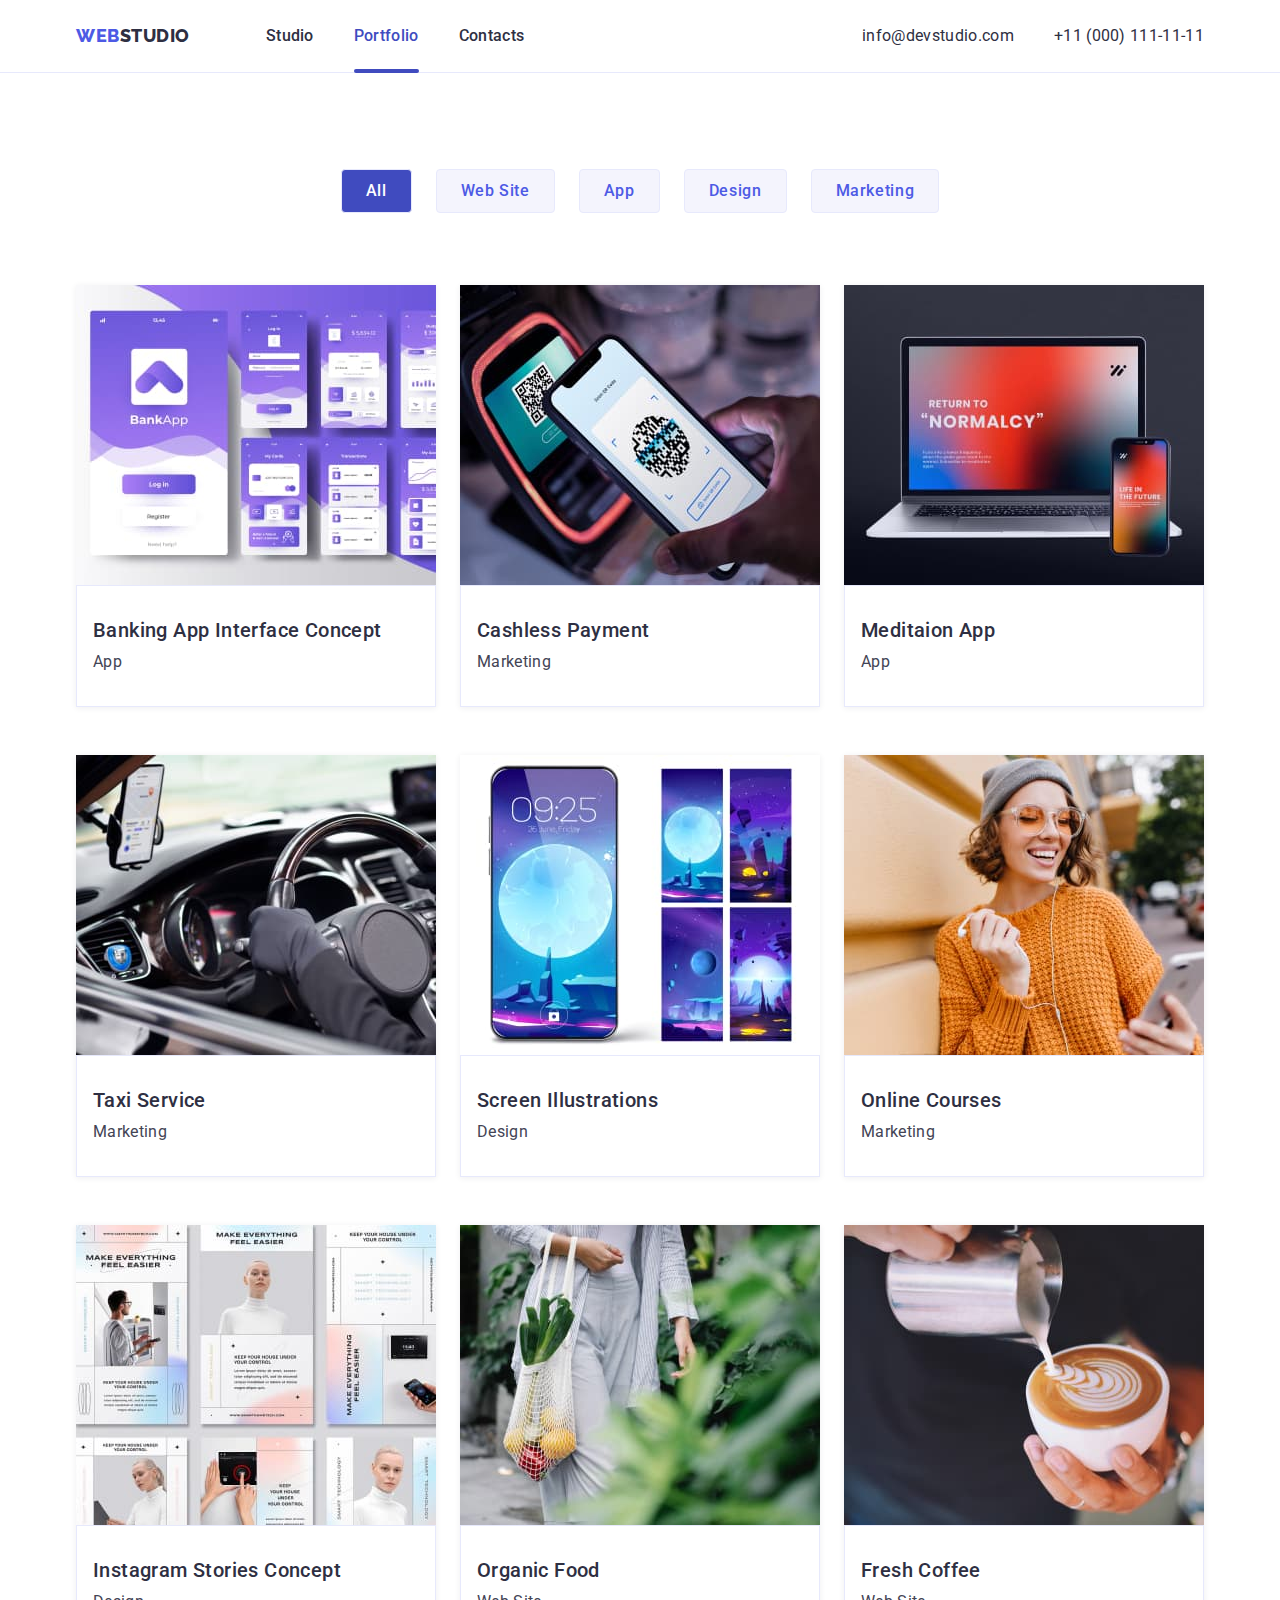
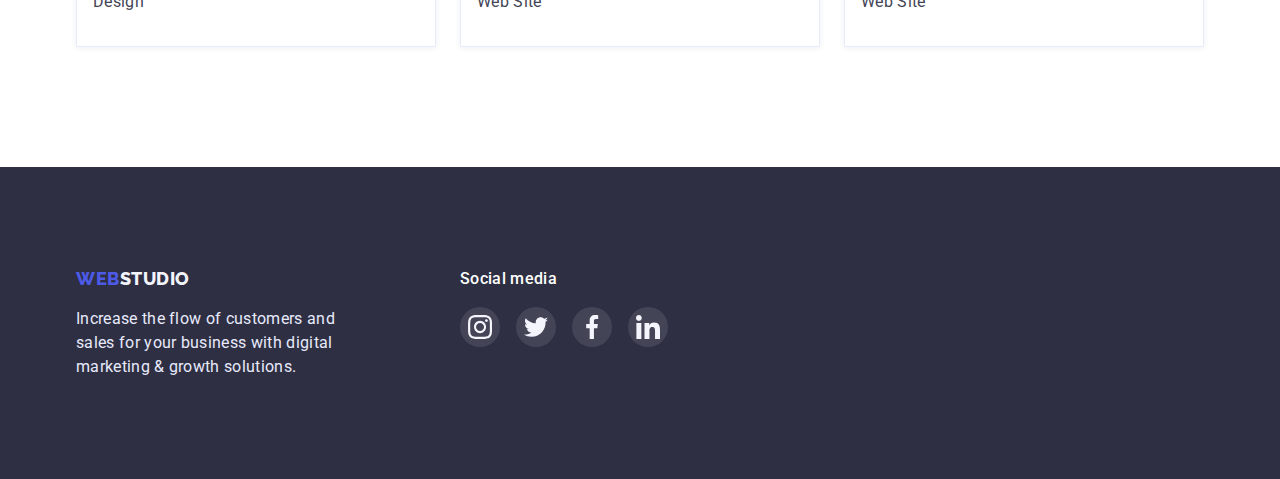
==== portfolio.html @ 6172c43a "Initial commit" ====
<!DOCTYPE html>
<html lang="en">
  <head>
    <meta charset="UTF-8" />
    <meta http-equiv="X-UA-Compatible" content="IE=edge" />
    <meta name="viewport" content="width=device-width, initial-scale=1.0" />
    <title>Студія дизайну Webstudio</title>
    <link rel="preconnect" href="https://fonts.googleapis.com" />
    <link rel="preconnect" href="https://fonts.gstatic.com" crossorigin />
    <link
      href="https://fonts.googleapis.com/css2?family=Raleway:wght@800&family=Roboto:wght@400;500;700;900&display=swap"
      rel="stylesheet"
    />
    <link rel="stylesheet" href="./css/normalize.css" />
    <link rel="stylesheet" href="./css/styles.css" />
  </head>
  <body>
    <!-- Header -->
    <header class="header">
      <div class="container header-block">
        <nav class="nav">
          <a href="./index.html" class="logo decor"
            ><span class="logo-text"> Web</span>Studio</a
          >
          <!-- Nav-Title -->
          <ul class="nav-title">
            <li class="nav-li">
              <a class="nav-link decor" href="./index.html">Studio</a>
            </li>
            <li class="nav-li">
              <a class="nav-link decor portfolio" href="./portfolio.html"
                >Portfolio</a
              >
            </li>
            <li class="nav-li">
              <a class="nav-link decor" href="#">Contacts</a>
            </li>
          </ul>
        </nav>
        <!-- Contacts -->
        <address>
          <ul class="contacts">
            <li class="contacts-li">
              <a href="mailto:info@devstudio.com" class="mail decor"
                >info@devstudio.com</a
              >
            </li>
            <li class="contacts-li">
              <a href="tel:+110001111111" class="tel decor"
                >+11 (000) 111-11-11</a
              >
            </li>
          </ul>
        </address>
      </div>
    </header>
    <!-- Main content -->
    <main class="main-portfolio">
      <!-- Filter -->
      <section class="section portfolio-section">
        <div class="container">
          <h1 class="portfolio-title">Portfolio</h1>
          <ul class="filter">
            <li class="filter-li">
              <button type="button" class="filter-button all">All</button>
            </li>
            <li class="filter-li">
              <button type="button" class="filter-button">Web Site</button>
            </li>
            <li class="filter-li">
              <button type="button" class="filter-button">App</button>
            </li>
            <li class="filter-li">
              <button type="button" class="filter-button">Design</button>
            </li>
            <li class="filter-li">
              <button type="button" class="filter-button">Marketing</button>
            </li>
          </ul>

          <!-- Examples -->

          <ul class="examples margin">
            <li class="examples-list">
              <a href="#" class="examples-link decor">
                <div class="thumb">
                  <img
                    src="./images/Portfolio-1.jpg"
                    alt="Мобільний банкінг"
                    width="360"
                  />
                  <div class="overlay">
                    <p class="overlay-text">
                      14 Stylish and User-Friendly App Design Concepts · Task
                      Manager App · Calorie Tracker App · Exotic Fruit Ecommerce
                      App · Cloud Storage App
                    </p>
                  </div>
                </div>
                <div class="examples-text-container">
                  <h2 class="examples-subtitle">
                    Banking App Interface Concept
                  </h2>
                  <p class="examples-text">App</p>
                </div>
              </a>
            </li>
            <li class="examples-list">
              <a href="#" class="examples-link decor">
                <div class="thumb">
                  <img
                    src="./images/Portfolio-2.jpg"
                    alt="Сканування QR кода"
                    width="360"
                  />
                  <div class="overlay">
                    <p class="overlay-text">
                      14 Stylish and User-Friendly App Design Concepts · Task
                      Manager App · Calorie Tracker App · Exotic Fruit Ecommerce
                      App · Cloud Storage App
                    </p>
                  </div>
                </div>

                <div class="examples-text-container">
                  <h2 class="examples-subtitle">Cashless Payment</h2>
                  <p class="examples-text">Marketing</p>
                </div>
              </a>
            </li>
            <li class="examples-list">
              <a href="#" class="examples-link decor">
                <div class="thumb">
                  <img
                    src="./images/Portfolio-3.jpg"
                    alt="Додаток на ноутбуці та телефоні"
                    width="360"
                  />
                  <div class="overlay">
                    <p class="overlay-text">
                      14 Stylish and User-Friendly App Design Concepts · Task
                      Manager App · Calorie Tracker App · Exotic Fruit Ecommerce
                      App · Cloud Storage App
                    </p>
                  </div>
                </div>
                <div class="examples-text-container">
                  <h2 class="examples-subtitle">Meditaion App</h2>
                  <p class="examples-text">App</p>
                </div>
              </a>
            </li>
            <li class="examples-list">
              <a href="#" class="examples-link decor">
                <div class="thumb">
                  <img
                    src="./images/Portfolio-4.jpg"
                    alt="Мобільний додаток для таксі"
                    width="360"
                  />
                  <div class="overlay">
                    <p class="overlay-text">
                      14 Stylish and User-Friendly App Design Concepts · Task
                      Manager App · Calorie Tracker App · Exotic Fruit Ecommerce
                      App · Cloud Storage App
                    </p>
                  </div>
                </div>
                <div class="examples-text-container">
                  <h2 class="examples-subtitle">Taxi Service</h2>
                  <p class="examples-text">Marketing</p>
                </div>
              </a>
            </li>
            <li class="examples-list">
              <a href="#" class="examples-link decor">
                <div class="thumb">
                  <img
                    src="./images/Portfolio-5.jpg"
                    alt="Мобільні шпалери"
                    width="360"
                  />
                  <div class="overlay">
                    <p class="overlay-text">
                      14 Stylish and User-Friendly App Design Concepts · Task
                      Manager App · Calorie Tracker App · Exotic Fruit Ecommerce
                      App · Cloud Storage App
                    </p>
                  </div>
                </div>
                <div class="examples-text-container">
                  <h2 class="examples-subtitle">Screen Illustrations</h2>
                  <p class="examples-text">Design</p>
                </div>
              </a>
            </li>
            <li class="examples-list">
              <a href="#" class="examples-link decor">
                <div class="thumb">
                  <img
                    src="./images/Portfolio-6.jpg"
                    alt="Молода дівчина з телефоном"
                    width="360"
                  />
                  <div class="overlay">
                    <p class="overlay-text">
                      14 Stylish and User-Friendly App Design Concepts · Task
                      Manager App · Calorie Tracker App · Exotic Fruit Ecommerce
                      App · Cloud Storage App
                    </p>
                  </div>
                </div>
                <div class="examples-text-container">
                  <h2 class="examples-subtitle">Online Courses</h2>
                  <p class="examples-text">Marketing</p>
                </div>
              </a>
            </li>
            <li class="examples-list">
              <a href="#" class="examples-link decor">
                <div class="thumb">
                  <img
                    src="./images/Portfolio-7.jpg"
                    alt="Концепт сторінка у Instagram"
                    width="360"
                  />
                  <div class="overlay">
                    <p class="overlay-text">
                      14 Stylish and User-Friendly App Design Concepts · Task
                      Manager App · Calorie Tracker App · Exotic Fruit Ecommerce
                      App · Cloud Storage App
                    </p>
                  </div>
                </div>
                <div class="examples-text-container">
                  <h2 class="examples-subtitle">Instagram Stories Concept</h2>
                  <p class="examples-text">Design</p>
                </div>
              </a>
            </li>
            <li class="examples-list">
              <a href="#" class="examples-link decor">
                <div class="thumb">
                  <img
                    src="./images/Portfolio-8.jpg"
                    alt="Жінка з овочами та фруктами"
                    width="360"
                  />
                  <div class="overlay">
                    <p class="overlay-text">
                      14 Stylish and User-Friendly App Design Concepts · Task
                      Manager App · Calorie Tracker App · Exotic Fruit Ecommerce
                      App · Cloud Storage App
                    </p>
                  </div>
                </div>
                <div class="examples-text-container">
                  <h2 class="examples-subtitle">Organic Food</h2>
                  <p class="examples-text">Web Site</p>
                </div>
              </a>
            </li>
            <li class="examples-list">
              <a href="#" class="examples-link decor">
                <div class="thumb">
                  <img
                    src="./images/Portfolio-9.jpg"
                    alt="Чоловік робить каву"
                    width="360"
                  />
                  <div class="overlay">
                    <p class="overlay-text">
                      14 Stylish and User-Friendly App Design Concepts · Task
                      Manager App · Calorie Tracker App · Exotic Fruit Ecommerce
                      App · Cloud Storage App
                    </p>
                  </div>
                </div>
                <div class="examples-text-container">
                  <h2 class="examples-subtitle">Fresh Coffee</h2>
                  <p class="examples-text">Web Site</p>
                </div>
              </a>
            </li>
          </ul>
        </div>
      </section>
    </main>
    <!-- Footer -->
    <footer class="footer">
      <div class="container foot-contain">
        <div class="business">
          <a href="./index.html" class="footer-logo decor"
            ><span class="logo-text"> Web</span>Studio</a
          >
          <p class="footer-text">
            Increase the flow of customers and sales for your business with
            digital marketing & growth solutions.
          </p>
        </div>
        <div class="social">
          <h2 class="social-title">Social media</h2>
          <ul class="social-list">
            <li class="social-li">
              <a href="#" class="social-link">
                <svg class="social-svg" width="24" height="24">
                  <use href="./images/symbol-defs.svg#icon-instagram-2"></use>
                </svg>
              </a>
            </li>
            <li class="social-li">
              <a href="#" class="social-link">
                <svg class="social-svg" width="24" height="24">
                  <use href="./images/symbol-defs.svg#icon-twitter-1"></use>
                </svg>
              </a>
            </li>
            <li class="social-li">
              <a href="#" class="social-link">
                <svg class="social-svg" width="24" height="24">
                  <use href="./images/symbol-defs.svg#icon-facebook-1"></use>
                </svg>
              </a>
            </li>
            <li class="social-li">
              <a href="#" class="social-link">
                <svg class="social-svg" width="24" height="24">
                  <use href="./images/symbol-defs.svg#icon-linkedin-1"></use>
                </svg>
              </a>
            </li>
          </ul>
        </div>
      </div>
    </footer>
  </body>
</html>
---- css/styles.css ----
:root {
  --primary-text-color: #434455;
  --title-text-color: #2e2f42;
  --accent-color: #4d5ae5;
  --primary-white-color: #ffffff;
  --active-accent-color: #404bbf;
  --background-button-color: #f4f4fd;
  --footer-text-color: #e7e9fc;
  --border-icon-color: #8e8f99;
  --footer-icon-color: rgba(255, 255, 255, 0.1);
  --footer-icon-active-color: #31d0aa;
  --black-color: #000;
  --modal-buttonclose-border: rgba(0, 0, 0, 0.1);
  --modal-background: rgba(46, 47, 66, 0.4);
  --modal-window-background: #fcfcfc;
  --modal-box-shadow: 0px 1px 1px rgba(0, 0, 0, 0.14),
    0px 1px 3px rgba(0, 0, 0, 0.12), 0px 2px 1px rgba(0, 0, 0, 0.2);
  --box-shadow: 0px 1px 6px rgba(46, 47, 66, 0.08),
    0px 1px 1px rgba(46, 47, 66, 0.16), 0px 2px 1px rgba(46, 47, 66, 0.08);
  --button-shadow: 0px 4px 4px rgba(0, 0, 0, 0.15);
  --filter-shadow: 0px 3px 1px rgba(0, 0, 0, 0.1),
    0px 2px 1px rgba(0, 0, 0, 0.08), 0px 2px 2px rgba(0, 0, 0, 0.12);
  --portfolio-card-shadow: 0px 1px 6px rgba(46, 47, 66, 0.08);
}

html {
  box-sizing: border-box;
}

*,
*::before,
*::after {
  box-sizing: inherit;
}

/* Body */
body {
  font-family: Roboto, sans-serif;
  font-size: 16px;
  background-color: var(--primary-white-color);
  color: var(--primary-text-color);
}

h1,
h2,
h3,
h4,
h5,
h6,
p,
ul {
  margin: 0;
  padding: 0;
}
/* .section {
} */
/* CONTAINER */
.container {
  width: 1158px;
  padding-left: 15px;
  padding-right: 15px;

  margin-left: auto;
  margin-right: auto;
}
.margin {
  margin-top: 72px;
}
/* Img */
img {
  display: block;
  max-width: 100%;
  height: auto;
}
.decor {
  text-decoration: none;
}
.nav-title,
.contacts,
.work-list,
.demo-list,
.team-list,
.filter,
.examples {
  list-style-type: none;
}
/* Header */
.header {
  padding-top: 24px;
  padding-bottom: 24px;
  border-bottom: 1px solid var(--footer-text-color);
}
/* flexbox */
.header-block {
  display: flex;
  justify-content: space-between;
}
.nav {
  display: flex;
}

/* Navigation */
/* Logo */
.logo {
  font-family: "Raleway";
  font-weight: 800;
  font-size: 18px;
  line-height: 1.33;
  letter-spacing: 0.03em;
  text-transform: uppercase;
  color: var(--title-text-color);

  margin-right: 76px;
}

/* Nav-Title */
.nav-title {
  display: flex;
}
.nav-li:not(:last-child) {
  margin-right: 40px;
}

.nav-link {
  font-weight: 500;
  line-height: 1.5;
  letter-spacing: 0.02em;
  color: var(--title-text-color);

  padding-top: 24px;
  padding-bottom: 28px;
  transition: color 250ms cubic-bezier(0.4, 0, 0.2, 1);
}
.nav-link:hover,
.nav-link:focus {
  color: var(--active-accent-color);
}
.studio {
  color: var(--active-accent-color);
}
.nav-link {
  position: relative;
}
.studio::after {
  content: "";
  width: 100%;
  height: 4px;
  border-radius: 2px;
  background-color: var(--active-accent-color);
  position: absolute;
  bottom: 0;
  left: 0;
}

.portfolio {
  color: var(--active-accent-color);
}
.portfolio::after {
  content: "";
  width: 100%;
  height: 4px;

  border-radius: 2px;
  background-color: var(--active-accent-color);
  position: absolute;
  bottom: 0;
  left: 0;
}
/* Contacts */
.contacts {
  display: flex;
}
.contacts-li + .contacts-li {
  margin-left: 40px;
}
.mail {
  font-style: normal;
  line-height: 1.5;
  letter-spacing: 0.02em;
  color: var(--title-text-color);

  padding-top: 24px;
  padding-bottom: 24px;
  transition: color 250ms cubic-bezier(0.4, 0, 0.2, 1);
}
.tel {
  font-style: normal;
  line-height: 1.5;
  letter-spacing: 0.02em;
  color: var(--title-text-color);

  padding-top: 24px;
  padding-bottom: 24px;
  transition: color 250ms cubic-bezier(0.4, 0, 0.2, 1);
}
.mail:hover,
.mail:focus {
  color: var(--active-accent-color);
}
.tel:hover,
.tel:focus {
  color: var(--active-accent-color);
}

/* Main content */

/* .main-title {
} */

/* Section */
.section {
  padding-top: 120px;
  padding-bottom: 120px;
}
/* Hero */
.hero {
  height: 600px;
  max-width: 1440px;
  margin-left: auto;
  margin-right: auto;
  background-size: cover;
  background-position: center;
  background-image: linear-gradient(
      to right,
      rgba(46, 47, 66, 0.7),
      rgba(46, 47, 66, 0.7)
    ),
    url(../images/background.jpg);

  padding-top: 188px;
  padding-bottom: 188px;
  background-color: var(--title-text-color);
}
.hero-title {
  font-weight: 700;
  font-size: 56px;
  line-height: 1.07;
  text-align: center;
  letter-spacing: 0.02em;
  color: var(--primary-white-color);
  margin-bottom: 48px;
}

.hero-button {
  border: none;
  font-family: Roboto, sans-serif;
  font-weight: 500;
  display: flex;
  align-items: center;
  line-height: 1.5;
  letter-spacing: 0.04em;
  color: var(--primary-white-color);
  background-color: var(--accent-color);
  cursor: pointer;
  border-radius: 4px;
  box-shadow: var(--button-shadow);

  padding: 16px 32px;
  margin: auto;

  transition: background-color 250ms cubic-bezier(0.4, 0, 0.2, 1);
}

.hero-button:hover,
.hero-button:focus {
  background: var(--active-accent-color);
}

/* Modal */

.backdrop {
  position: fixed;
  top: 0;
  left: 0;
  width: 100%;
  height: 100%;
  background: var(--modal-background);
  visibility: visible;

  opacity: 1;
  transition: opacity 250ms cubic-bezier(0.4, 0, 0.2, 1),
    visibility 250ms cubic-bezier(0.4, 0, 0.2, 1);
}
.backdrop.is-hidden {
  visibility: hidden;
  opacity: 0;
  pointer-events: none;
}
.backdrop.is-hidden .modal {
  transform: translate(-50%, -50%) scale(1.1);
}

.modal {
  position: absolute;
  top: 50%;
  left: 50%;

  width: 408px;
  height: 576px;
  background-color: var(--modal-window-background);
  box-shadow: var(--modal-box-shadow);
  border-radius: 4px;
  transform: translate(-50%, -50%) scale(1);
  transition: transform 250ms cubic-bezier(0.4, 0, 0.2, 1);
}

.button-close {
  position: absolute;
  top: 24px;
  right: 24px;
  cursor: pointer;
  fill: var(--black-color);
  border-radius: 50%;
  border: 1px solid var(--border-icon-color);
  background-color: var(--footer-text-color);
  transition: fill, background-color,
    border-color 250ms cubic-bezier(0.4, 0, 0.2, 1);
}

.button-close:focus,
.button-close:hover,
.border-close:active {
  fill: var(--primary-white-color);
  background-color: var(--active-accent-color);
  border-color: var(--active-accent-color);
}

/* Work */
.work {
  padding-bottom: 0;
}

.work-title {
  display: none;
  text-align: center;
}
.work-list {
  display: flex;
}
.work-li {
  flex-basis: calc(100% - 72px / 4);
}
.work-li + .work-li {
  margin-left: 24px;
}

.work-icon-div {
  display: flex;
  justify-content: center;
  height: 112px;
  align-items: center;
  border-radius: 4px;
  background-color: var(--background-button-color);
}
.work-subtitle {
  font-weight: 500;
  font-size: 20px;
  line-height: 1.2;
  letter-spacing: 0.02em;
  color: var(--title-text-color);
  margin-top: 8px;
}

.work-text {
  line-height: 1.5;
  letter-spacing: 0.02em;
  color: var(--primary-text-color);
  margin-top: 8px;
}

/* Demonstration */
/* .demo {

} */

.demo-title {
  font-weight: 700;
  font-size: 36px;
  line-height: 1.11;
  text-align: center;
  text-transform: capitalize;
  letter-spacing: 0.02em;
  color: var(--title-text-color);
}

.demo-list {
  display: flex;
}
.demo-li {
  border: 1px solid var(--footer-text-color);
}
.demo-li + .demo-li {
  margin-left: 24px;
}
/* Team */

.team {
  background-color: var(--background-button-color);
}

.team-title {
  font-weight: 700;
  font-size: 36px;
  line-height: 1.11;
  text-align: center;
  text-transform: capitalize;
  letter-spacing: 0.02em;
  color: var(--title-text-color);
}

.team-list {
  display: flex;
}

.team-li + .team-li {
  margin-left: 24px;
}
.team-li {
  flex-basis: calc(100% - 72px / 4);

  box-shadow: var(--box-shadow);
  border-radius: 0px 0px 4px 4px;
}

.team-container {
  background-color: var(--primary-white-color);
  padding: 32px 16px;
  border-radius: 0px 0px 4px 4px;
}

.team-subtitle {
  font-weight: 500;
  font-size: 20px;
  line-height: 1.2;
  text-align: center;
  letter-spacing: 0.02em;
  color: var(--title-text-color);
}

.team-text {
  line-height: 1.5;
  text-align: center;
  letter-spacing: 0.02em;
  color: var(--primary-text-color);

  margin-top: 8px;
}
.team-icon-list {
  display: flex;
  list-style: none;
  justify-content: center;
  gap: 24px;
  margin-top: 8px;
}
.team-icon-link {
  display: flex;
  width: 40px;
  height: 40px;
  justify-content: center;
  align-items: center;
  border-radius: 50%;
  background-color: var(--accent-color);
  transition: background-color 250ms cubic-bezier(0.4, 0, 0.2, 1);
}
.team-icon-link:hover,
.team-icon-link:focus {
  background-color: var(--active-accent-color);
}

/* Customers */
.customers-title {
  font-weight: 700;
  font-size: 36px;
  line-height: 1.11;
  text-align: center;
  text-transform: capitalize;
  letter-spacing: 0.02em;
  color: var(--title-text-color);
}

.customers-list {
  display: flex;
  list-style: none;
  margin-top: 72px;
}

.customers-li + .customers-li {
  margin-left: 24px;
}
.customers-li {
  flex-basis: calc(100% - 120px / 6);
}
.customers-link {
  display: flex;

  border: 1px solid var(--border-icon-color);
  border-radius: 4px;
  justify-content: center;
  align-items: center;
  height: 88px;
  transition: border-color 250ms cubic-bezier(0.4, 0, 0.2, 1);
}
.customers-link:hover,
.customers-link:focus {
  border-color: var(--active-accent-color);
}
.customers-svg {
  display: block;
  fill: var(--border-icon-color);
  transition: fill 250ms cubic-bezier(0.4, 0, 0.2, 1);
}
.customers-link:hover .customers-svg,
.customers-link:focus .customers-svg {
  fill: var(--active-accent-color);
}

/* Footer */

.footer {
  background-color: var(--title-text-color);
  padding-top: 100px;
  padding-bottom: 100px;
}
.foot-contain {
  display: flex;
}
.business {
  margin-right: 120px;
}

.logo-text {
  color: var(--accent-color);
}
.footer-logo {
  font-family: "Raleway";
  font-weight: 800;
  font-size: 18px;
  line-height: 1.33;
  letter-spacing: 0.03em;
  text-transform: uppercase;
  color: var(--background-button-color);
}

.footer-text {
  line-height: 1.5;
  letter-spacing: 0.02em;
  color: var(--footer-text-color);

  margin-top: 16px;
  width: 264px;
}

.social-list {
  display: flex;
  list-style: none;

  gap: 16px;
  margin-top: 16px;
}
.social-title {
  font-weight: 500;
  font-size: 16px;
  line-height: 1.5;
  letter-spacing: 0.02em;
  color: var(--primary-white-color);
}
.social-link {
  display: flex;
  width: 40px;
  height: 40px;
  justify-content: center;
  align-items: center;
  border-radius: 50%;
  background-color: var(--footer-icon-color);
  transition: background-color 250ms cubic-bezier(0.4, 0, 0.2, 1);
}
.social-link:hover,
.social-link:focus {
  background-color: var(--footer-icon-active-color);
}

/* Style SCC for Portfolio page */

/* Main Portfolio*/

/* .main-portfolio {
 } */

.portfolio-section {
  padding-top: 96px;
}

.portfolio-title {
  text-align: center;
  display: none;
}

.filter {
  display: flex;
  justify-content: center;
}

.filter-li + .filter-li {
  margin-left: 24px;
}

.filter-button {
  font-family: Roboto, sans-serif;
  font-weight: 500;
  display: flex;
  align-items: center;
  text-align: center;
  letter-spacing: 0.04em;
  color: var(--accent-color);
  background-color: var(--background-button-color);
  cursor: pointer;
  border: 1px solid var(--footer-text-color);
  border-radius: 4px;

  padding: 12px 24px;
  transition: color, background-color, box-shadow,
    border-color 250ms cubic-bezier(0.4, 0, 0.2, 1);
}

.filter-button:hover,
.filter-button:focus {
  color: var(--primary-white-color);
  background-color: var(--active-accent-color);
  box-shadow: var(--filter-shadow);
  border-color: var(--active-accent-color);
}
.all {
  color: var(--primary-white-color);
  background-color: var(--active-accent-color);
}
/* Examples */

.examples {
  display: flex;
  flex-wrap: wrap;
  margin-right: -24px;
  margin-bottom: -48px;
}

.examples-list {
  margin-right: 24px;
  margin-bottom: 48px;
}

.examples-link {
  display: block;
  box-shadow: var(--portfolio-card-shadow);
  transition: box-shadow 250ms cubic-bezier(0.4, 0, 0.2, 1);
}
.examples-link:hover,
.examples-link:focus {
  box-shadow: var(--box-shadow);
}
.examples-link:hover .overlay,
.examples-link:focus .overlay {
  transform: translateX(0);
}
.thumb {
  position: relative;
  overflow: hidden;
}

.overlay {
  position: absolute;
  bottom: 0;
  right: 0;
  width: 100%;
  height: 100%;
  background-color: var(--accent-color);
  padding: 40px 32px 164px 32px;
  background-blend-mode: soft-light;
  mix-blend-mode: normal;
  transform: translateY(100%);
  transition: transform 250ms cubic-bezier(0.4, 0, 0.2, 1);
}
.overlay-text {
  line-height: 1.5;
  letter-spacing: 0.02em;

  color: var(--background-button-color);
}
.examples-text-container {
  padding: 32px 16px;
  border: 1px solid var(--footer-text-color);
}

.examples-subtitle {
  font-weight: 500;
  font-size: 20px;
  line-height: 1.2;
  letter-spacing: 0.02em;
  color: var(--title-text-color);
}

.examples-text {
  line-height: 1.5;
  letter-spacing: 0.02em;
  color: var(--primary-text-color);

  margin-top: 8px;
}
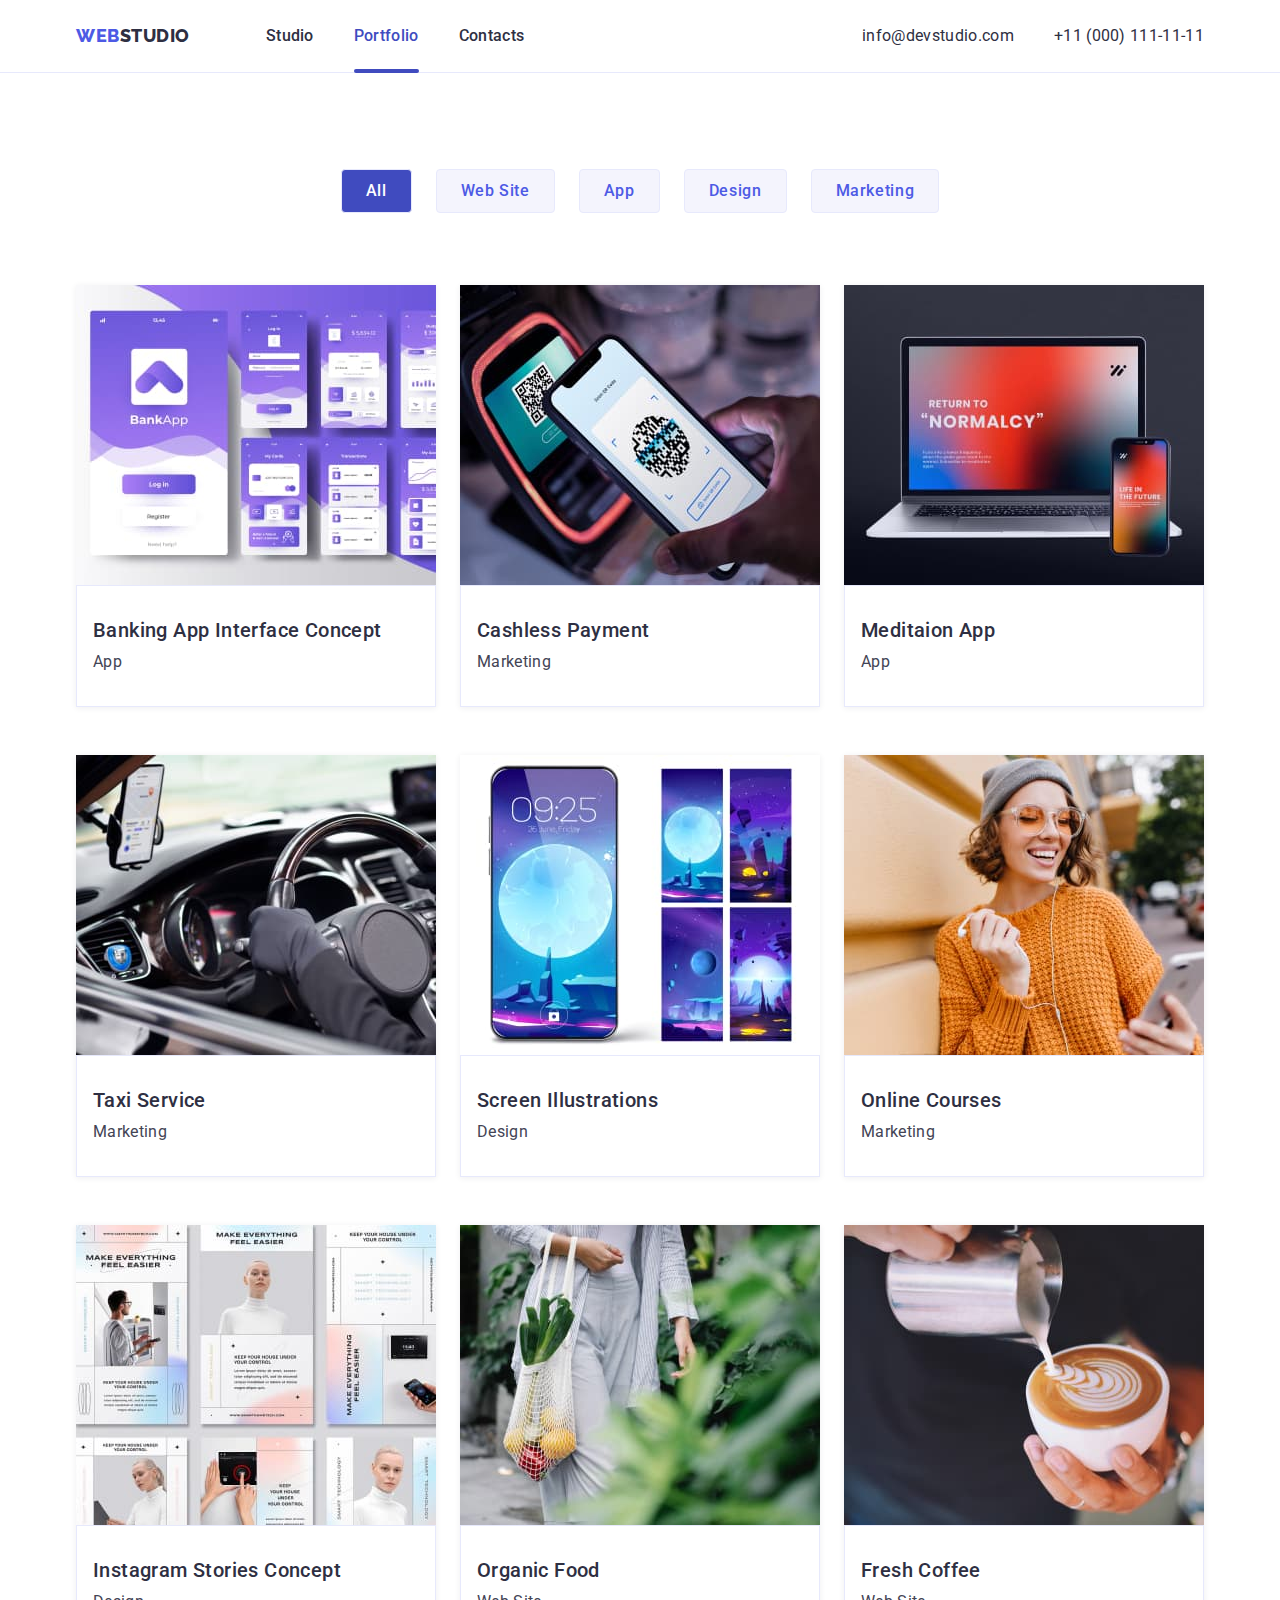
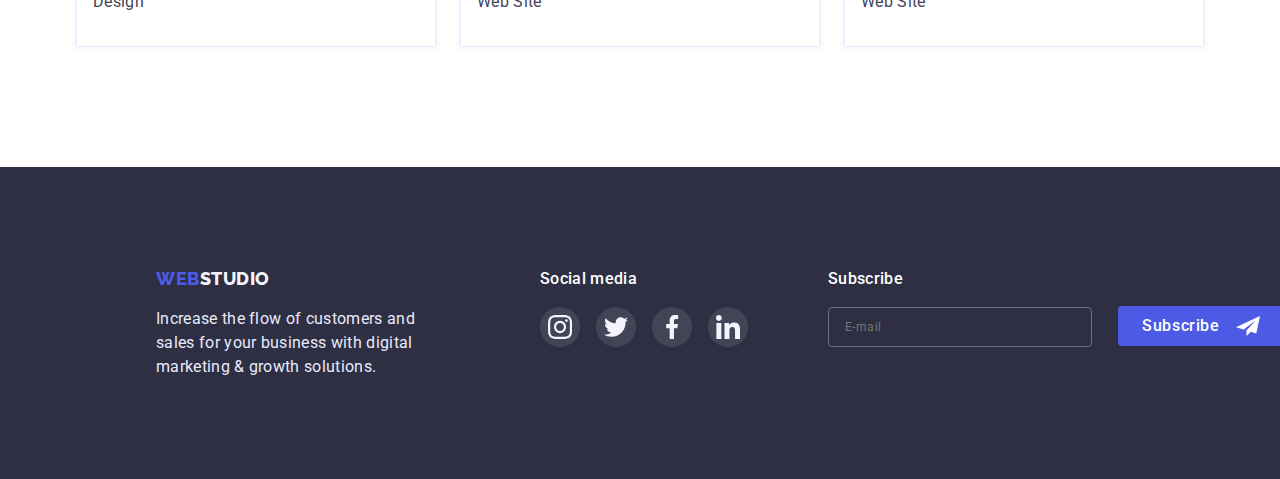
==== commit 58aa6a8c: "Модуль 6_Форми" ====
--- a/portfolio.html
+++ b/portfolio.html
@@ -331,6 +331,25 @@
             </li>
           </ul>
         </div>
+        <div class="footer-form">
+          <form class="form-sub">
+            <h2 class="form-title">Subscribe</h2>
+            <label class="label-sub">
+              <input
+                type="email"
+                name="email"
+                autocomplete="on"
+                placeholder="E-mail"
+              />
+            </label>
+            <button class="button-sub" type="submit">
+              <span class="button-sub-text">Subscribe</span>
+              <svg class="button-icon" width="24" height="24">
+                <use href="./images/symbol-defs.svg#icon-subscribe"></use>
+              </svg>
+            </button>
+          </form>
+        </div>
       </div>
     </footer>
   </body>
--- a/css/styles.css
+++ b/css/styles.css
@@ -10,6 +10,7 @@
   --footer-icon-color: rgba(255, 255, 255, 0.1);
   --footer-icon-active-color: #31d0aa;
   --black-color: #000;
+  --form-border-color: rgba(255, 255, 255, 0.3);
   --modal-buttonclose-border: rgba(0, 0, 0, 0.1);
   --modal-background: rgba(46, 47, 66, 0.4);
   --modal-window-background: #fcfcfc;
@@ -21,6 +22,8 @@
   --filter-shadow: 0px 3px 1px rgba(0, 0, 0, 0.1),
     0px 2px 1px rgba(0, 0, 0, 0.08), 0px 2px 2px rgba(0, 0, 0, 0.12);
   --portfolio-card-shadow: 0px 1px 6px rgba(46, 47, 66, 0.08);
+  --placeholder-color-text: rgba(117, 117, 117, 0.5);
+  --input-border-color: rgba(33, 33, 33, 0.2);
 }
 
 html {
@@ -296,14 +299,22 @@
   left: 50%;
 
   width: 408px;
-  height: 576px;
+  padding: 24px;
   background-color: var(--modal-window-background);
   box-shadow: var(--modal-box-shadow);
   border-radius: 4px;
   transform: translate(-50%, -50%) scale(1);
   transition: transform 250ms cubic-bezier(0.4, 0, 0.2, 1);
 }
-
+.modal-title {
+  font-weight: 500;
+  font-size: 16px;
+  line-height: 1.5;
+  text-align: center;
+  letter-spacing: 0.02em;
+  color: var(--title-text-color);
+  margin-top: 48px;
+}
 .button-close {
   position: absolute;
   top: 24px;
@@ -325,6 +336,150 @@
   border-color: var(--active-accent-color);
 }
 
+label {
+  display: block;
+}
+.form-text {
+  font-size: 12px;
+  line-height: 1.16;
+  letter-spacing: 0.01em;
+  color: var(--border-icon-color);
+  margin: 8px 0 4px 0;
+}
+.position-icon {
+  position: relative;
+}
+.user-name {
+  line-height: 1.33;
+  letter-spacing: 0.04em;
+  margin-top: 14px;
+}
+.modal-label input {
+  font-family: inherit;
+  color: var(--primary-text-color);
+  font-size: 12px;
+  line-height: 1.33;
+  letter-spacing: 0.04em;
+  width: 100%;
+  height: 40px;
+  padding: 0 16px 0 38px;
+  border: 1px solid var(--input-border-color);
+  border-radius: 4px;
+  transition: border-color 250ms cubic-bezier(0.4, 0, 0.2, 1);
+}
+.position-icon:focus-within {
+  fill: var(--accent-color);
+}
+.modal-label input:focus-within {
+  border-color: var(--accent-color);
+  outline: 0;
+}
+.form-icon {
+  position: absolute;
+  top: 50%;
+  transform: translate(16px, -50%);
+  transition: fill 250ms cubic-bezier(0.4, 0, 0.2, 1);
+}
+
+.text-comment {
+  resize: none;
+  font-family: inherit;
+  font-size: 12px;
+  line-height: 1.33;
+  letter-spacing: 0.04em;
+  color: var(--primary-text-color);
+  width: 100%;
+  height: 120px;
+  padding: 8px 16px;
+  border: 1px solid var(--input-border-color);
+  border-radius: 4px;
+  transition: border-color 250ms cubic-bezier(0.4, 0, 0.2, 1);
+}
+.text-comment:focus-within {
+  outline: 0;
+  border-color: var(--accent-color);
+}
+.text-comment::placeholder {
+  font-family: "Roboto";
+  font-style: normal;
+  font-weight: 400;
+  font-size: 12px;
+  line-height: 1.33;
+  letter-spacing: 0.04em;
+  color: var(--placeholder-color-text);
+}
+
+.checkbox-block {
+  display: flex;
+
+  align-items: center;
+  margin: 16px 0 24px 0;
+  cursor: pointer;
+}
+
+.checkbox-text {
+  line-height: 1.33;
+  letter-spacing: 0.04em;
+  margin: 0 0 0 8px;
+}
+
+.checkbox {
+  appearance: none;
+  width: 16px;
+  height: 16px;
+  border: 1.25px solid var(--title-text-color);
+  border-radius: 2px;
+  cursor: pointer;
+  transition: border-color 250ms cubic-bezier(0.4, 0, 0.2, 1);
+}
+.checkbox:focus-within {
+  outline: 0;
+  border-color: var(--accent-color);
+}
+
+.checkbox:checked {
+  background-image: url(../images/checkbox.svg);
+  border: none;
+  width: 16px;
+  height: 16px;
+}
+
+.privacy-policy {
+  color: var(--accent-color);
+  transition: border 250ms cubic-bezier(0.4, 0, 0.2, 1);
+}
+.privacy-policy:focus {
+  outline: 0;
+  border: 1px solid var(--accent-color);
+  border-radius: 2px;
+}
+
+.form-button {
+  font-family: "Roboto";
+  font-style: normal;
+  font-weight: 500;
+  font-size: 16px;
+  line-height: 1.5;
+  display: block;
+  letter-spacing: 0.04em;
+  margin: 0 auto;
+  box-shadow: var(--box-shadow);
+  border-radius: 4px;
+  border: 0;
+  width: 169px;
+  height: 56px;
+  cursor: pointer;
+
+  color: var(--primary-white-color);
+  background-color: var(--accent-color);
+  transition: background-color 250ms cubic-bezier(0.4, 0, 0.2, 1);
+}
+.form-button:focus,
+.form-button:hover {
+  outline: 0;
+  background-color: var(--active-accent-color);
+}
+
 /* Work */
 .work {
   padding-bottom: 0;
@@ -520,6 +675,7 @@
   background-color: var(--title-text-color);
   padding-top: 100px;
   padding-bottom: 100px;
+  min-width: 1440px;
 }
 .foot-contain {
   display: flex;
@@ -577,6 +733,83 @@
 .social-link:hover,
 .social-link:focus {
   background-color: var(--footer-icon-active-color);
+}
+
+/* Subscribe */
+
+.footer-form {
+  margin-left: 80px;
+}
+.form-title {
+  font-weight: 500;
+  font-size: 16px;
+  line-height: 1.5;
+  letter-spacing: 0.02em;
+
+  color: var(--primary-white-color);
+}
+.label-sub {
+  display: inline-block;
+}
+.form-sub input {
+  font-family: inherit;
+  font-size: 12px;
+  line-height: 1.33;
+  letter-spacing: 0.04em;
+  color: var(--primary-white-color);
+  border: 1px solid var(--form-border-color);
+  filter: drop-shadow var(--button-shadow);
+  border-radius: 4px;
+  padding: 0 16px 0 16px;
+  margin-top: 16px;
+  height: 40px;
+  width: 264px;
+  background-color: transparent;
+  outline: 0;
+  transition: border-color 250ms cubic-bezier(0.4, 0, 0.2, 1);
+}
+
+.form-sub input:focus-within {
+  border-color: var(--accent-color);
+}
+.form-sub::placeholder {
+  font-family: "Roboto";
+  font-style: normal;
+  font-weight: 400;
+  font-size: 12px;
+  line-height: 1.33;
+  letter-spacing: 0.04em;
+  color: var(--placeholder-color-text);
+}
+.button-sub {
+  display: inline-flex;
+  padding: 8px 24px;
+  border-radius: 4px;
+  border: 0;
+  cursor: pointer;
+  margin-left: 22px;
+  background-color: var(--accent-color);
+  transition: background-color 250ms cubic-bezier(0.4, 0, 0.2, 1);
+}
+.button-sub:focus,
+.button-sub:hover {
+  background-color: var(--active-accent-color);
+}
+.button-sub-text {
+  font-family: "Roboto";
+  font-style: normal;
+  font-weight: 500;
+  font-size: 16px;
+  line-height: 1.5;
+  letter-spacing: 0.04em;
+  color: var(--primary-white-color);
+  margin-right: 16px;
+  padding: 0;
+  border: none;
+}
+.button-icon {
+  display: inline-flex;
+  align-items: center;
 }
 
 /* Style SCC for Portfolio page */
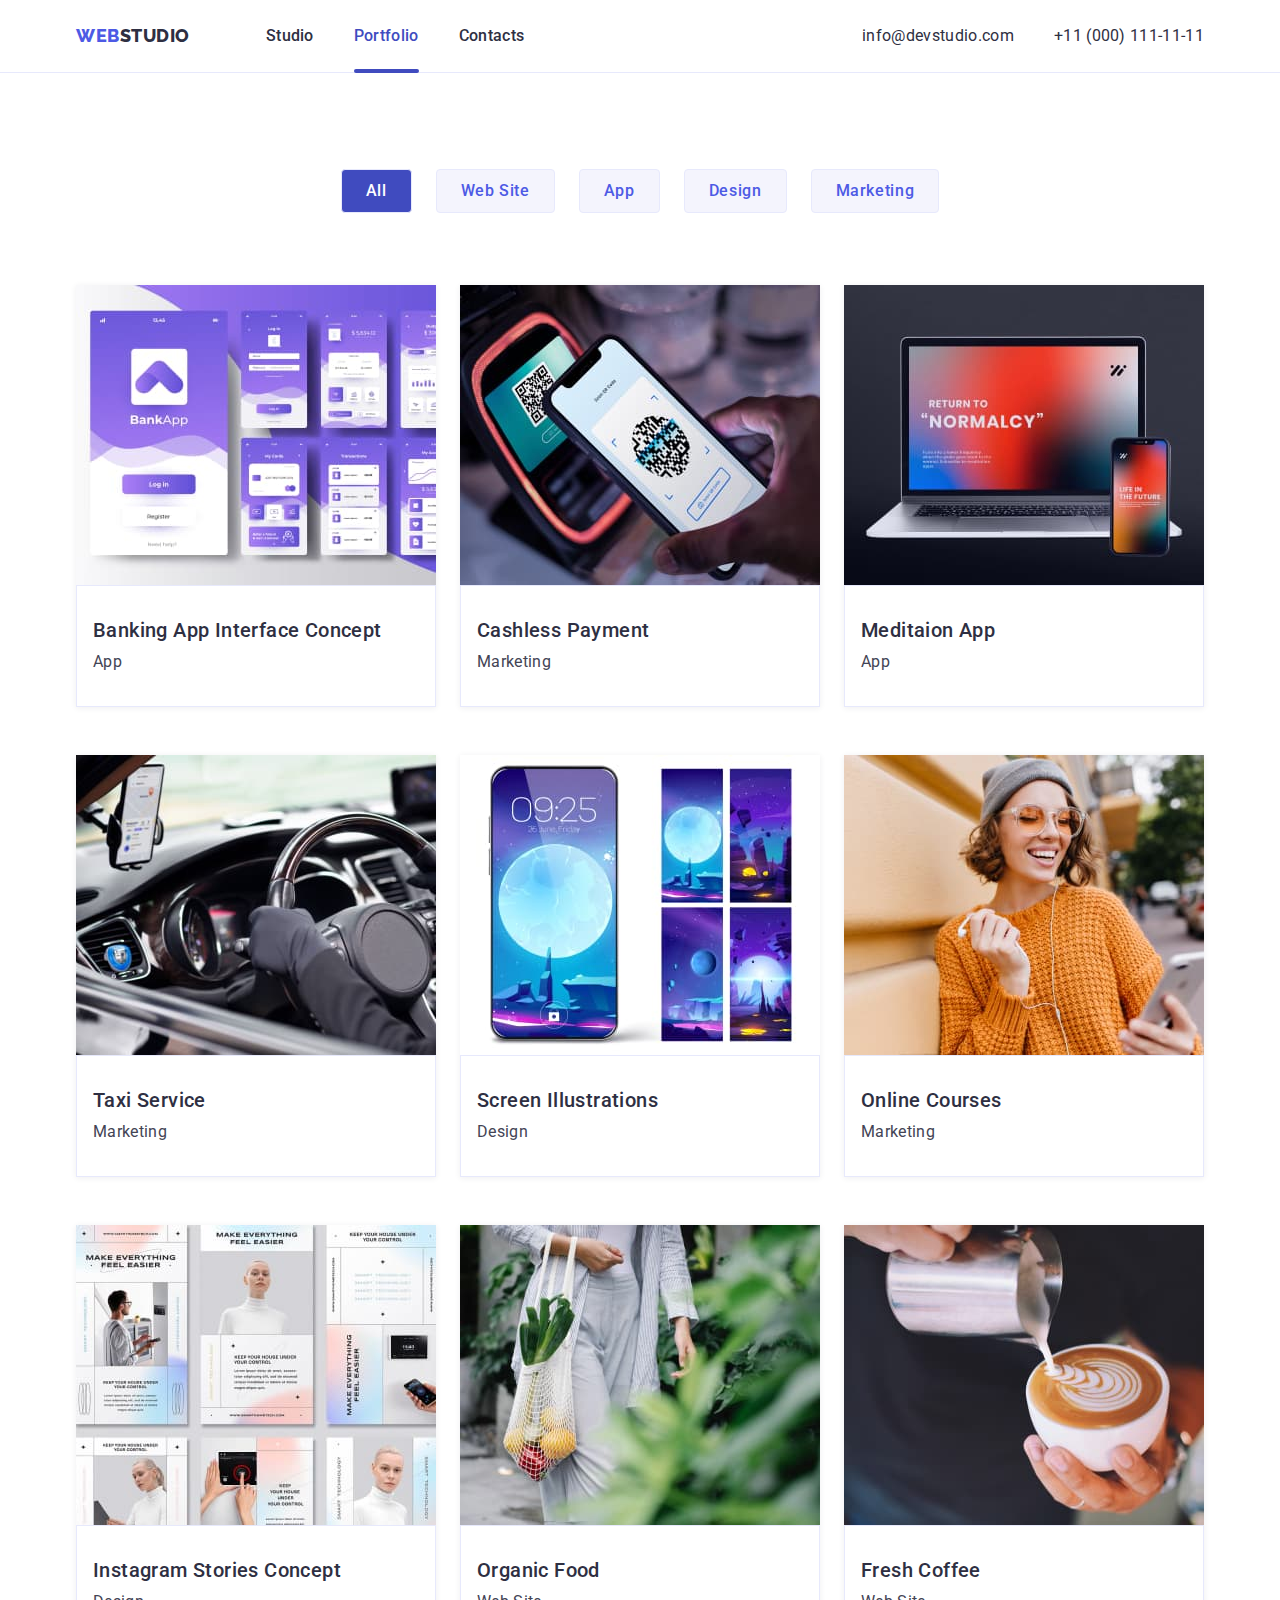
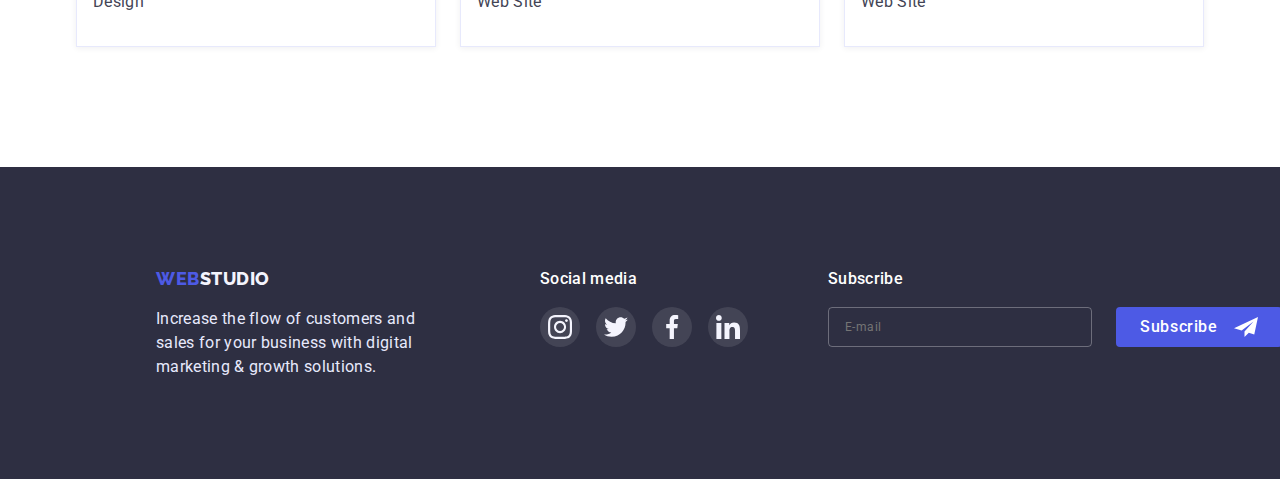
==== commit 9532d3d8: "Модуль 6_Форми_Виправлення" ====
--- a/portfolio.html
+++ b/portfolio.html
@@ -299,7 +299,7 @@
           </p>
         </div>
         <div class="social">
-          <h2 class="social-title">Social media</h2>
+          <h3 class="social-title">Social media</h3>
           <ul class="social-list">
             <li class="social-li">
               <a href="#" class="social-link">
@@ -333,21 +333,23 @@
         </div>
         <div class="footer-form">
           <form class="form-sub">
-            <h2 class="form-title">Subscribe</h2>
-            <label class="label-sub">
-              <input
-                type="email"
-                name="email"
-                autocomplete="on"
-                placeholder="E-mail"
-              />
-            </label>
-            <button class="button-sub" type="submit">
-              <span class="button-sub-text">Subscribe</span>
-              <svg class="button-icon" width="24" height="24">
-                <use href="./images/symbol-defs.svg#icon-subscribe"></use>
-              </svg>
-            </button>
+            <h3 class="form-title">Subscribe</h3>
+            <div class="form-block">
+              <label class="label-sub">
+                <input
+                  type="email"
+                  name="email"
+                  autocomplete="on"
+                  placeholder="E-mail"
+                />
+              </label>
+              <button class="button-sub" type="submit">
+                <span class="button-sub-text">Subscribe</span>
+                <svg class="button-icon" width="24" height="24">
+                  <use href="./images/symbol-defs.svg#icon-subscribe"></use>
+                </svg>
+              </button>
+            </div>
           </form>
         </div>
       </div>
--- a/css/styles.css
+++ b/css/styles.css
@@ -299,7 +299,7 @@
   left: 50%;
 
   width: 408px;
-  padding: 24px;
+  padding: 72px 24px 24px 24px;
   background-color: var(--modal-window-background);
   box-shadow: var(--modal-box-shadow);
   border-radius: 4px;
@@ -313,27 +313,41 @@
   text-align: center;
   letter-spacing: 0.02em;
   color: var(--title-text-color);
-  margin-top: 48px;
-}
-.button-close {
+  margin-bottom: 14px;
+}
+
+.button-modal-close {
   position: absolute;
+  display: flex;
+  justify-content: center;
+  align-items: center;
   top: 24px;
   right: 24px;
+  height: 24px;
+  width: 24px;
   cursor: pointer;
-  fill: var(--black-color);
   border-radius: 50%;
   border: 1px solid var(--border-icon-color);
   background-color: var(--footer-text-color);
-  transition: fill, background-color,
-    border-color 250ms cubic-bezier(0.4, 0, 0.2, 1);
-}
-
-.button-close:focus,
-.button-close:hover,
-.border-close:active {
-  fill: var(--primary-white-color);
+  transition: background-color 250ms cubic-bezier(0.4, 0, 0.2, 1);
+}
+
+.button-close {
+  fill: var(--black-color);
+
+  transition: fill 250ms cubic-bezier(0.4, 0, 0.2, 1);
+}
+
+.button-modal-close:focus,
+.button-modal-close:hover,
+.button-modal-close:active {
   background-color: var(--active-accent-color);
   border-color: var(--active-accent-color);
+}
+.button-modal-close:focus > .button-close,
+.button-modal-close:hover > .button-close,
+.button-modal-close:active > .button-close {
+  fill: var(--primary-white-color);
 }
 
 label {
@@ -344,7 +358,7 @@
   line-height: 1.16;
   letter-spacing: 0.01em;
   color: var(--border-icon-color);
-  margin: 8px 0 4px 0;
+  margin-bottom: 4px;
 }
 .position-icon {
   position: relative;
@@ -352,7 +366,9 @@
 .user-name {
   line-height: 1.33;
   letter-spacing: 0.04em;
-  margin-top: 14px;
+}
+.modal-label + .modal-label {
+  margin-top: 8px;
 }
 .modal-label input {
   font-family: inherit;
@@ -687,6 +703,7 @@
 .logo-text {
   color: var(--accent-color);
 }
+
 .footer-logo {
   font-family: "Raleway";
   font-weight: 800;
@@ -695,13 +712,13 @@
   letter-spacing: 0.03em;
   text-transform: uppercase;
   color: var(--background-button-color);
+  margin-bottom: 16px;
 }
 
 .footer-text {
   line-height: 1.5;
   letter-spacing: 0.02em;
   color: var(--footer-text-color);
-
   margin-top: 16px;
   width: 264px;
 }
@@ -711,13 +728,13 @@
   list-style: none;
 
   gap: 16px;
-  margin-top: 16px;
 }
 .social-title {
   font-weight: 500;
   font-size: 16px;
   line-height: 1.5;
   letter-spacing: 0.02em;
+  margin-bottom: 16px;
   color: var(--primary-white-color);
 }
 .social-link {
@@ -745,12 +762,16 @@
   font-size: 16px;
   line-height: 1.5;
   letter-spacing: 0.02em;
+  margin-bottom: 16px;
 
   color: var(--primary-white-color);
 }
-.label-sub {
+.form-block {
+  display: flex;
+}
+/* .label-sub {
   display: inline-block;
-}
+} */
 .form-sub input {
   font-family: inherit;
   font-size: 12px;
@@ -761,7 +782,7 @@
   filter: drop-shadow var(--button-shadow);
   border-radius: 4px;
   padding: 0 16px 0 16px;
-  margin-top: 16px;
+
   height: 40px;
   width: 264px;
   background-color: transparent;
@@ -782,12 +803,12 @@
   color: var(--placeholder-color-text);
 }
 .button-sub {
-  display: inline-flex;
+  display: flex;
   padding: 8px 24px;
   border-radius: 4px;
   border: 0;
   cursor: pointer;
-  margin-left: 22px;
+  margin-left: 24px;
   background-color: var(--accent-color);
   transition: background-color 250ms cubic-bezier(0.4, 0, 0.2, 1);
 }
